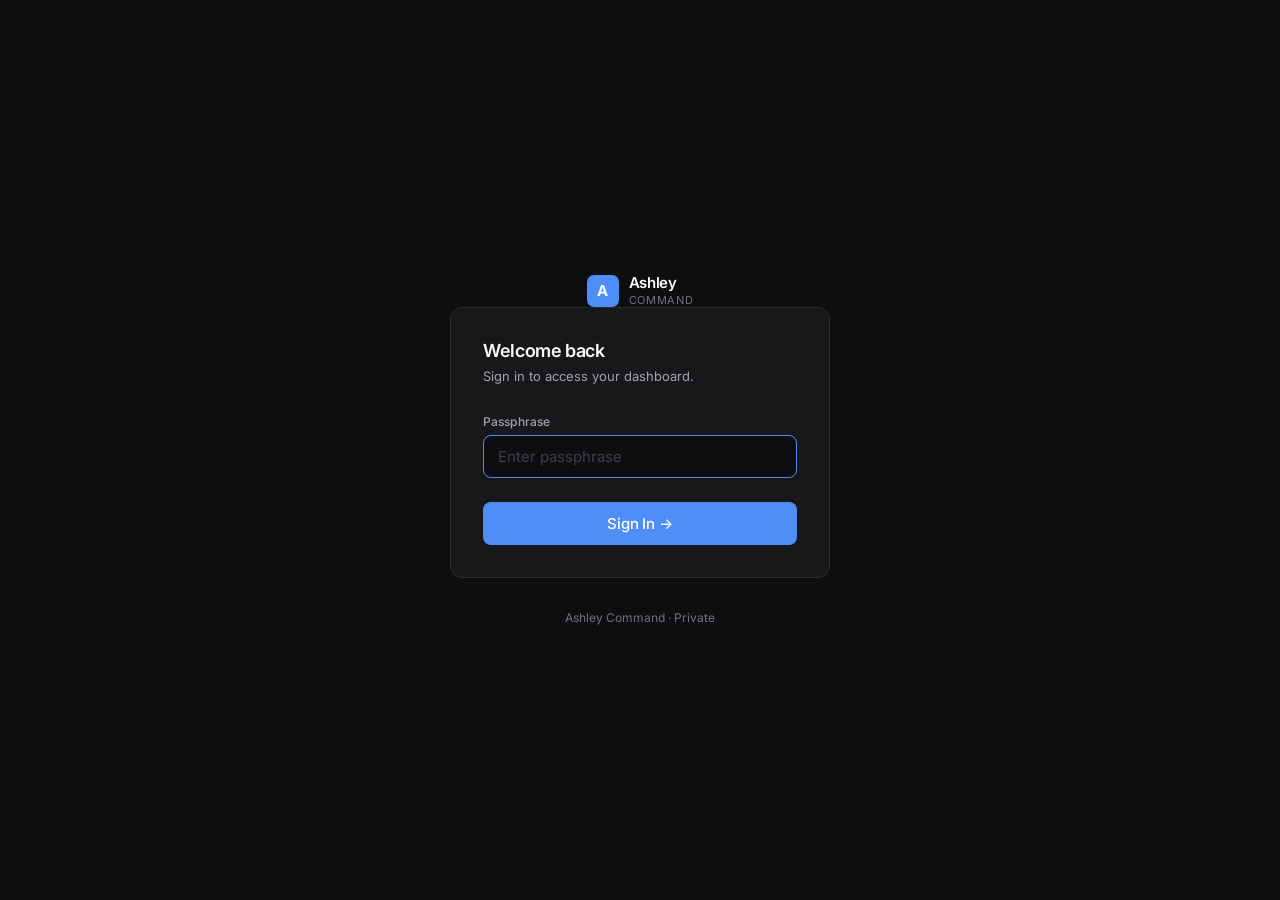
==== index.html @ 3b4db54c "Apply Ashley brand system: shared brand.css, nav, wordmark on login + dashboard" ====
<!DOCTYPE html>
<html lang="en">
<head>
  <meta charset="UTF-8" />
  <meta name="viewport" content="width=device-width, initial-scale=1.0" />
  <title>Ashley — Sign In</title>
  <link rel="stylesheet" href="/brand.css" />
  <script>
    // Already authenticated? Skip login
    if (sessionStorage.getItem('ashley_auth') === '1') {
      window.location.replace('/dashboard.html');
    }
  </script>
  <style>
    *, *::before, *::after { box-sizing: border-box; margin: 0; padding: 0; }

    :root {
      --bg:        #0e0e10;
      --surface:   #18181b;
      --border:    #2a2a2f;
      --muted:     #71717a;
      --subtle:    #3f3f46;
      --text:      #fafafa;
      --text-2:    #a1a1aa;
      --accent:    #4f8ef7;
      --accent-h:  #3b7de8;
      --error:     #f87171;
      --radius:    12px;
    }

    html, body {
      height: 100%;
      font-family: 'Inter', system-ui, sans-serif;
      background: var(--bg);
      color: var(--text);
      -webkit-font-smoothing: antialiased;
    }

    body {
      display: flex;
      flex-direction: column;
      align-items: center;
      justify-content: center;
      min-height: 100vh;
      padding: 1.5rem;
    }

    /* WORDMARK */
    .wordmark {
      display: flex;
      align-items: center;
      gap: 10px;
      margin-bottom: 2.5rem;
    }
    .wordmark-icon {
      width: 36px;
      height: 36px;
      background: var(--accent);
      border-radius: 8px;
      display: flex;
      align-items: center;
      justify-content: center;
      font-size: 17px;
      font-weight: 600;
      color: #fff;
      letter-spacing: -0.02em;
    }
    .wordmark-text {
      font-size: 1.125rem;
      font-weight: 600;
      letter-spacing: -0.02em;
      color: var(--text);
    }
    .wordmark-sub {
      font-size: 0.7rem;
      font-weight: 400;
      color: var(--muted);
      letter-spacing: 0.06em;
      text-transform: uppercase;
      margin-top: 1px;
    }

    /* CARD */
    .card {
      width: 100%;
      max-width: 380px;
      background: var(--surface);
      border: 1px solid var(--border);
      border-radius: var(--radius);
      padding: 2rem;
    }
    .card-title {
      font-size: 1.125rem;
      font-weight: 600;
      letter-spacing: -0.02em;
      margin-bottom: 0.375rem;
    }
    .card-sub {
      font-size: 0.8125rem;
      color: var(--text-2);
      margin-bottom: 1.75rem;
      line-height: 1.5;
    }

    /* FORM */
    .field {
      margin-bottom: 1rem;
    }
    label {
      display: block;
      font-size: 0.75rem;
      font-weight: 500;
      color: var(--text-2);
      margin-bottom: 0.375rem;
      letter-spacing: 0.01em;
    }
    input[type="password"] {
      width: 100%;
      padding: 0.6875rem 0.875rem;
      background: var(--bg);
      border: 1px solid var(--border);
      border-radius: 8px;
      color: var(--text);
      font-family: inherit;
      font-size: 0.9375rem;
      outline: none;
      transition: border-color 0.15s;
      letter-spacing: 0.05em;
    }
    input[type="password"]:focus {
      border-color: var(--accent);
    }
    input[type="password"]::placeholder {
      color: var(--subtle);
      letter-spacing: 0;
    }

    /* ERROR */
    .error-msg {
      display: none;
      font-size: 0.75rem;
      color: var(--error);
      margin-top: 0.375rem;
    }
    .error-msg.show { display: block; }

    /* BUTTON */
    button {
      width: 100%;
      margin-top: 0.5rem;
      padding: 0.75rem;
      background: var(--accent);
      color: #fff;
      border: none;
      border-radius: 8px;
      font-family: inherit;
      font-size: 0.9375rem;
      font-weight: 500;
      cursor: pointer;
      transition: background 0.15s, transform 0.1s;
      letter-spacing: -0.01em;
    }
    button:hover { background: var(--accent-h); }
    button:active { transform: scale(0.98); }
    button:disabled {
      opacity: 0.5;
      cursor: not-allowed;
      transform: none;
    }

    /* FOOTER */
    .footer {
      margin-top: 2rem;
      font-size: 0.75rem;
      color: var(--muted);
      text-align: center;
    }

    /* SHAKE */
    @keyframes shake {
      0%, 100% { transform: translateX(0); }
      20%, 60% { transform: translateX(-6px); }
      40%, 80% { transform: translateX(6px); }
    }
    .shake { animation: shake 0.35s ease; }
  </style>
</head>
<body>

  <div class="ashley-wordmark">
    <div class="ashley-wordmark-icon">A</div>
    <div>
      <div class="ashley-wordmark-name">Ashley</div>
      <div class="ashley-wordmark-sub">Command</div>
    </div>
  </div>

  <div class="card" id="loginCard">
    <p class="card-title">Welcome back</p>
    <p class="card-sub">Sign in to access your dashboard.</p>

    <form id="loginForm" autocomplete="off">
      <div class="field">
        <label for="pass">Passphrase</label>
        <input
          id="pass"
          type="password"
          placeholder="Enter passphrase"
          autofocus
          autocomplete="current-password"
        />
        <p class="error-msg" id="errorMsg">Incorrect passphrase. Try again.</p>
      </div>
      <button type="submit" id="submitBtn">Sign In →</button>
    </form>
  </div>

  <p class="footer">Ashley Command · Private</p>

  <script>
    // ── CHANGE THIS PASSPHRASE ──────────────────────────────────────────
    const PASSPHRASE = 'ashley2026';
    // ───────────────────────────────────────────────────────────────────

    const form    = document.getElementById('loginForm');
    const input   = document.getElementById('pass');
    const errMsg  = document.getElementById('errorMsg');
    const card    = document.getElementById('loginCard');
    const btn     = document.getElementById('submitBtn');

    form.addEventListener('submit', function(e) {
      e.preventDefault();
      btn.disabled = true;

      setTimeout(function() {
        if (input.value === PASSPHRASE) {
          sessionStorage.setItem('ashley_auth', '1');
          window.location.replace('/dashboard.html');
        } else {
          errMsg.classList.add('show');
          card.classList.add('shake');
          input.value = '';
          input.focus();
          card.addEventListener('animationend', function() {
            card.classList.remove('shake');
          }, { once: true });
        }
        btn.disabled = false;
      }, 200);
    });

    input.addEventListener('input', function() {
      errMsg.classList.remove('show');
    });
  </script>

</body>
</html>
---- brand.css ----
/* ============================================================
   ASHLEY BRAND SYSTEM — v1.0
   Hub: ashleylegacy.com
   Applied to: ashleylegacy · ashleyinsights · ashleybuilt
              · richiest · michaelashley.online
   ============================================================ */

@import url('https://fonts.googleapis.com/css2?family=Inter:wght@300;400;500;600;700&display=swap');

/* ── TOKENS ─────────────────────────────────────────────────── */
:root {
  /* Brand colors */
  --ashley-bg:          #0e0e10;
  --ashley-surface:     #18181b;
  --ashley-surface-2:   #222226;
  --ashley-border:      #2a2a2f;
  --ashley-border-2:    #3a3a40;
  --ashley-accent:      #4f8ef7;
  --ashley-accent-h:    #3b7de8;
  --ashley-accent-dim:  rgba(79,142,247,0.12);

  /* Text */
  --ashley-text:        #fafafa;
  --ashley-text-2:      #a1a1aa;
  --ashley-text-3:      #71717a;

  /* Status */
  --ashley-green:       #4ade80;
  --ashley-green-bg:    rgba(74,222,128,0.1);
  --ashley-amber:       #fbbf24;
  --ashley-amber-bg:    rgba(251,191,36,0.1);
  --ashley-red:         #f87171;
  --ashley-red-bg:      rgba(248,113,113,0.1);

  /* Typography */
  --ashley-font:        'Inter', system-ui, sans-serif;

  /* Spacing */
  --ashley-radius:      10px;
  --ashley-radius-lg:   14px;
  --ashley-radius-sm:   6px;
}

/* ── BASE ────────────────────────────────────────────────────── */
.ashley-base {
  font-family: var(--ashley-font);
  background: var(--ashley-bg);
  color: var(--ashley-text);
  -webkit-font-smoothing: antialiased;
}

/* ── WORDMARK ────────────────────────────────────────────────── */
.ashley-wordmark {
  display: flex;
  align-items: center;
  gap: 10px;
  text-decoration: none;
}
.ashley-wordmark-icon {
  width: 32px;
  height: 32px;
  background: var(--ashley-accent);
  border-radius: 7px;
  display: flex;
  align-items: center;
  justify-content: center;
  font-size: 15px;
  font-weight: 700;
  color: #fff;
  font-family: var(--ashley-font);
  flex-shrink: 0;
}
.ashley-wordmark-name {
  font-size: 0.9375rem;
  font-weight: 600;
  color: var(--ashley-text);
  letter-spacing: -0.02em;
  line-height: 1.1;
}
.ashley-wordmark-sub {
  font-size: 0.6875rem;
  font-weight: 400;
  color: var(--ashley-text-3);
  letter-spacing: 0.06em;
  text-transform: uppercase;
  margin-top: 1px;
}

/* ── NAV ─────────────────────────────────────────────────────── */
.ashley-nav {
  display: flex;
  align-items: center;
  justify-content: space-between;
  padding: 1rem 1.5rem;
  border-bottom: 1px solid var(--ashley-border);
  background: var(--ashley-bg);
  position: sticky;
  top: 0;
  z-index: 100;
}
.ashley-nav-links {
  display: flex;
  gap: 1.5rem;
  list-style: none;
  align-items: center;
}
.ashley-nav-links a {
  font-size: 0.8125rem;
  font-weight: 400;
  color: var(--ashley-text-3);
  text-decoration: none;
  transition: color 0.15s;
}
.ashley-nav-links a:hover  { color: var(--ashley-text); }
.ashley-nav-links a.active { color: var(--ashley-text); font-weight: 500; }

/* ── CARD ────────────────────────────────────────────────────── */
.ashley-card {
  background: var(--ashley-surface);
  border: 1px solid var(--ashley-border);
  border-radius: var(--ashley-radius-lg);
  padding: 1.25rem 1.5rem;
}
.ashley-card-sm {
  padding: 1rem 1.125rem;
  border-radius: var(--ashley-radius);
}

/* ── BUTTON ─────────────────────────────────────────────────── */
.ashley-btn {
  display: inline-flex;
  align-items: center;
  justify-content: center;
  gap: 6px;
  padding: 0.625rem 1.125rem;
  background: var(--ashley-accent);
  color: #fff;
  border: none;
  border-radius: var(--ashley-radius-sm);
  font-family: var(--ashley-font);
  font-size: 0.875rem;
  font-weight: 500;
  cursor: pointer;
  text-decoration: none;
  transition: background 0.15s, transform 0.1s;
  letter-spacing: -0.01em;
}
.ashley-btn:hover  { background: var(--ashley-accent-h); }
.ashley-btn:active { transform: scale(0.97); }
.ashley-btn-ghost {
  background: transparent;
  color: var(--ashley-text-2);
  border: 1px solid var(--ashley-border-2);
}
.ashley-btn-ghost:hover {
  background: var(--ashley-surface-2);
  color: var(--ashley-text);
}

/* ── BADGE ───────────────────────────────────────────────────── */
.ashley-badge {
  display: inline-flex;
  align-items: center;
  padding: 2px 8px;
  border-radius: 99px;
  font-size: 0.6875rem;
  font-weight: 500;
  letter-spacing: 0.01em;
}
.ashley-badge-green  { background: var(--ashley-green-bg);  color: var(--ashley-green); }
.ashley-badge-amber  { background: var(--ashley-amber-bg);  color: var(--ashley-amber); }
.ashley-badge-red    { background: var(--ashley-red-bg);    color: var(--ashley-red); }
.ashley-badge-accent { background: var(--ashley-accent-dim); color: var(--ashley-accent); }

/* ── DIVIDER ─────────────────────────────────────────────────── */
.ashley-divider {
  border: none;
  border-top: 1px solid var(--ashley-border);
  margin: 1.25rem 0;
}

/* ── FOOTER ──────────────────────────────────────────────────── */
.ashley-footer {
  padding: 1.5rem;
  border-top: 1px solid var(--ashley-border);
  display: flex;
  align-items: center;
  justify-content: space-between;
  flex-wrap: wrap;
  gap: 0.75rem;
}
.ashley-footer-copy {
  font-size: 0.75rem;
  color: var(--ashley-text-3);
}
.ashley-footer-links {
  display: flex;
  gap: 1.25rem;
  list-style: none;
}
.ashley-footer-links a {
  font-size: 0.75rem;
  color: var(--ashley-text-3);
  text-decoration: none;
  transition: color 0.15s;
}
.ashley-footer-links a:hover { color: var(--ashley-text-2); }
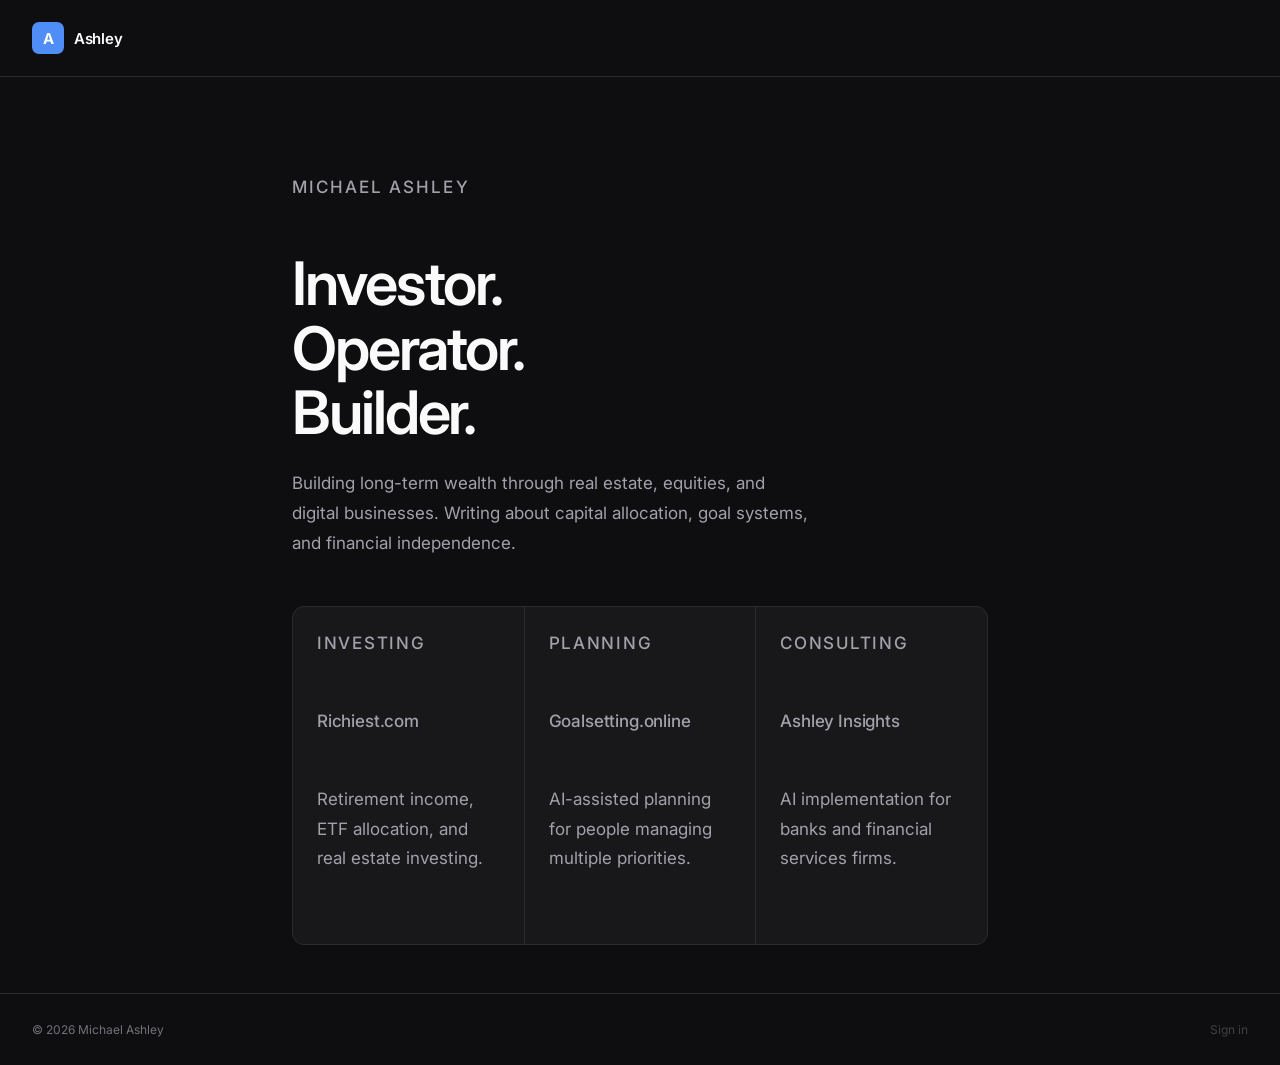
==== commit a75fe1f0: "Home: public landing page with hidden footer sign-in; dashboard: wordmark + sign out only" ====
--- a/index.html
+++ b/index.html
@@ -3,10 +3,12 @@
 <head>
   <meta charset="UTF-8" />
   <meta name="viewport" content="width=device-width, initial-scale=1.0" />
-  <title>Ashley — Sign In</title>
-  <link rel="stylesheet" href="/brand.css" />
+  <title>Ashley</title>
+  <meta name="description" content="Michael Ashley — investor, operator, builder." />
+  <link rel="preconnect" href="https://fonts.googleapis.com" />
+  <link rel="preconnect" href="https://fonts.gstatic.com" crossorigin />
+  <link href="https://fonts.googleapis.com/css2?family=Inter:wght@300;400;500;600;700&display=swap" rel="stylesheet" />
   <script>
-    // Already authenticated? Skip login
     if (sessionStorage.getItem('ashley_auth') === '1') {
       window.location.replace('/dashboard.html');
     }
@@ -15,17 +17,13 @@
     *, *::before, *::after { box-sizing: border-box; margin: 0; padding: 0; }
 
     :root {
-      --bg:        #0e0e10;
-      --surface:   #18181b;
-      --border:    #2a2a2f;
-      --muted:     #71717a;
-      --subtle:    #3f3f46;
-      --text:      #fafafa;
-      --text-2:    #a1a1aa;
-      --accent:    #4f8ef7;
-      --accent-h:  #3b7de8;
-      --error:     #f87171;
-      --radius:    12px;
+      --bg:       #0e0e10;
+      --surface:  #18181b;
+      --border:   #2a2a2f;
+      --muted:    #71717a;
+      --text-2:   #a1a1aa;
+      --text:     #fafafa;
+      --accent:   #4f8ef7;
     }
 
     html, body {
@@ -39,82 +37,180 @@
     body {
       display: flex;
       flex-direction: column;
+      min-height: 100vh;
+    }
+
+    /* ── NAV ── */
+    nav {
+      padding: 1.375rem 2rem;
+      border-bottom: 1px solid var(--border);
+      display: flex;
+      align-items: center;
+      justify-content: space-between;
+    }
+    .wordmark {
+      display: flex;
+      align-items: center;
+      gap: 10px;
+      text-decoration: none;
+    }
+    .wordmark-icon {
+      width: 32px;
+      height: 32px;
+      background: var(--accent);
+      border-radius: 7px;
+      display: flex;
       align-items: center;
       justify-content: center;
-      min-height: 100vh;
+      font-size: 15px;
+      font-weight: 700;
+      color: #fff;
+      flex-shrink: 0;
+    }
+    .wordmark-name {
+      font-size: 0.9375rem;
+      font-weight: 600;
+      color: var(--text);
+      letter-spacing: -0.02em;
+    }
+
+    /* ── HERO ── */
+    .hero {
+      flex: 1;
+      display: flex;
+      flex-direction: column;
+      justify-content: center;
+      padding: 6rem 2rem 3rem;
+      max-width: 760px;
+      margin: 0 auto;
+      width: 100%;
+    }
+    .hero-tag {
+      font-size: 0.7rem;
+      font-weight: 500;
+      letter-spacing: 0.12em;
+      text-transform: uppercase;
+      color: var(--accent);
+      margin-bottom: 1.5rem;
+    }
+    .hero h1 {
+      font-size: clamp(2.25rem, 5.5vw, 3.75rem);
+      font-weight: 600;
+      letter-spacing: -0.035em;
+      line-height: 1.08;
+      color: var(--text);
+      margin-bottom: 1.5rem;
+    }
+    .hero p {
+      font-size: 1.0625rem;
+      color: var(--text-2);
+      line-height: 1.75;
+      max-width: 520px;
+      margin-bottom: 3rem;
+    }
+
+    /* ── CARDS ── */
+    .cards {
+      display: grid;
+      grid-template-columns: repeat(auto-fit, minmax(190px, 1fr));
+      gap: 1px;
+      background: var(--border);
+      border: 1px solid var(--border);
+      border-radius: 12px;
+      overflow: hidden;
+    }
+    .card {
+      background: var(--surface);
+      padding: 1.375rem 1.5rem;
+      text-decoration: none;
+      transition: background 0.18s;
+    }
+    .card:hover { background: #1f1f23; }
+    .card-tag {
+      font-size: 0.675rem;
+      font-weight: 500;
+      letter-spacing: 0.1em;
+      text-transform: uppercase;
+      color: var(--muted);
+      margin-bottom: 0.5rem;
+    }
+    .card-title {
+      font-size: 0.9375rem;
+      font-weight: 500;
+      color: var(--text);
+      margin-bottom: 0.375rem;
+      letter-spacing: -0.01em;
+    }
+    .card-desc {
+      font-size: 0.8125rem;
+      color: var(--text-2);
+      line-height: 1.55;
+    }
+
+    /* ── FOOTER ── */
+    footer {
+      padding: 1.75rem 2rem;
+      border-top: 1px solid var(--border);
+      display: flex;
+      align-items: center;
+      justify-content: space-between;
+      flex-wrap: wrap;
+      gap: 0.5rem;
+    }
+    .footer-copy {
+      font-size: 0.75rem;
+      color: var(--muted);
+    }
+    .footer-signin {
+      font-size: 0.75rem;
+      color: var(--muted);
+      text-decoration: none;
+      opacity: 0.5;
+      transition: opacity 0.2s;
+    }
+    .footer-signin:hover { opacity: 1; }
+
+    /* ── LOGIN MODAL ── */
+    .modal-overlay {
+      display: none;
+      position: fixed;
+      inset: 0;
+      background: rgba(0,0,0,0.65);
+      backdrop-filter: blur(4px);
+      z-index: 200;
+      align-items: center;
+      justify-content: center;
       padding: 1.5rem;
     }
-
-    /* WORDMARK */
-    .wordmark {
-      display: flex;
-      align-items: center;
-      gap: 10px;
-      margin-bottom: 2.5rem;
-    }
-    .wordmark-icon {
-      width: 36px;
-      height: 36px;
-      background: var(--accent);
-      border-radius: 8px;
-      display: flex;
-      align-items: center;
-      justify-content: center;
-      font-size: 17px;
-      font-weight: 600;
-      color: #fff;
-      letter-spacing: -0.02em;
-    }
-    .wordmark-text {
-      font-size: 1.125rem;
+    .modal-overlay.open { display: flex; }
+    .modal {
+      background: var(--surface);
+      border: 1px solid var(--border);
+      border-radius: 14px;
+      padding: 2rem;
+      width: 100%;
+      max-width: 360px;
+      position: relative;
+    }
+    .modal-title {
+      font-size: 1rem;
       font-weight: 600;
       letter-spacing: -0.02em;
-      color: var(--text);
-    }
-    .wordmark-sub {
-      font-size: 0.7rem;
-      font-weight: 400;
-      color: var(--muted);
-      letter-spacing: 0.06em;
-      text-transform: uppercase;
-      margin-top: 1px;
-    }
-
-    /* CARD */
-    .card {
-      width: 100%;
-      max-width: 380px;
-      background: var(--surface);
-      border: 1px solid var(--border);
-      border-radius: var(--radius);
-      padding: 2rem;
-    }
-    .card-title {
-      font-size: 1.125rem;
-      font-weight: 600;
-      letter-spacing: -0.02em;
-      margin-bottom: 0.375rem;
-    }
-    .card-sub {
+      margin-bottom: 0.3rem;
+    }
+    .modal-sub {
       font-size: 0.8125rem;
       color: var(--text-2);
-      margin-bottom: 1.75rem;
-      line-height: 1.5;
-    }
-
-    /* FORM */
-    .field {
-      margin-bottom: 1rem;
-    }
-    label {
+      margin-bottom: 1.5rem;
+    }
+    .modal label {
       display: block;
       font-size: 0.75rem;
       font-weight: 500;
       color: var(--text-2);
       margin-bottom: 0.375rem;
-      letter-spacing: 0.01em;
-    }
-    input[type="password"] {
+    }
+    .modal input[type="password"] {
       width: 100%;
       padding: 0.6875rem 0.875rem;
       background: var(--bg);
@@ -125,30 +221,19 @@
       font-size: 0.9375rem;
       outline: none;
       transition: border-color 0.15s;
+      margin-bottom: 0.25rem;
       letter-spacing: 0.05em;
     }
-    input[type="password"]:focus {
-      border-color: var(--accent);
-    }
-    input[type="password"]::placeholder {
-      color: var(--subtle);
-      letter-spacing: 0;
-    }
-
-    /* ERROR */
-    .error-msg {
-      display: none;
+    .modal input[type="password"]:focus { border-color: var(--accent); }
+    .modal-error {
       font-size: 0.75rem;
-      color: var(--error);
-      margin-top: 0.375rem;
-    }
-    .error-msg.show { display: block; }
-
-    /* BUTTON */
-    button {
+      color: #f87171;
+      min-height: 1.2em;
+      margin-bottom: 0.75rem;
+    }
+    .modal-btn {
       width: 100%;
-      margin-top: 0.5rem;
-      padding: 0.75rem;
+      padding: 0.6875rem;
       background: var(--accent);
       color: #fff;
       border: none;
@@ -157,100 +242,154 @@
       font-size: 0.9375rem;
       font-weight: 500;
       cursor: pointer;
-      transition: background 0.15s, transform 0.1s;
-      letter-spacing: -0.01em;
-    }
-    button:hover { background: var(--accent-h); }
-    button:active { transform: scale(0.98); }
-    button:disabled {
-      opacity: 0.5;
-      cursor: not-allowed;
-      transform: none;
-    }
-
-    /* FOOTER */
-    .footer {
-      margin-top: 2rem;
-      font-size: 0.75rem;
+      transition: background 0.15s;
+    }
+    .modal-btn:hover { background: #3b7de8; }
+    .modal-btn:disabled { opacity: 0.5; cursor: not-allowed; }
+    .modal-close {
+      position: absolute;
+      top: 1rem;
+      right: 1rem;
+      background: none;
+      border: none;
       color: var(--muted);
-      text-align: center;
-    }
-
-    /* SHAKE */
+      font-size: 1.125rem;
+      cursor: pointer;
+      line-height: 1;
+      padding: 2px 6px;
+      border-radius: 4px;
+      transition: color 0.15s;
+    }
+    .modal-close:hover { color: var(--text); }
+
     @keyframes shake {
-      0%, 100% { transform: translateX(0); }
-      20%, 60% { transform: translateX(-6px); }
-      40%, 80% { transform: translateX(6px); }
+      0%,100% { transform: translateX(0); }
+      20%,60%  { transform: translateX(-6px); }
+      40%,80%  { transform: translateX(6px); }
     }
     .shake { animation: shake 0.35s ease; }
+
+    @media (max-width: 600px) {
+      nav { padding: 1.125rem 1.25rem; }
+      .hero { padding: 4rem 1.25rem 2.5rem; }
+      footer { padding: 1.25rem; }
+    }
   </style>
 </head>
 <body>
 
-  <div class="ashley-wordmark">
-    <div class="ashley-wordmark-icon">A</div>
-    <div>
-      <div class="ashley-wordmark-name">Ashley</div>
-      <div class="ashley-wordmark-sub">Command</div>
+  <nav>
+    <a href="/" class="wordmark">
+      <div class="wordmark-icon">A</div>
+      <div class="wordmark-name">Ashley</div>
+    </a>
+  </nav>
+
+  <main class="hero">
+    <p class="hero-tag">Michael Ashley</p>
+    <h1>Investor.<br>Operator.<br>Builder.</h1>
+    <p>
+      Building long-term wealth through real estate, equities, and digital businesses.
+      Writing about capital allocation, goal systems, and financial independence.
+    </p>
+
+    <div class="cards">
+      <a class="card" href="https://richiest.com" target="_blank">
+        <p class="card-tag">Investing</p>
+        <p class="card-title">Richiest.com</p>
+        <p class="card-desc">Retirement income, ETF allocation, and real estate investing.</p>
+      </a>
+      <a class="card" href="https://goalsetting.online" target="_blank">
+        <p class="card-tag">Planning</p>
+        <p class="card-title">Goalsetting.online</p>
+        <p class="card-desc">AI-assisted planning for people managing multiple priorities.</p>
+      </a>
+      <a class="card" href="https://ashleyinsights.com" target="_blank">
+        <p class="card-tag">Consulting</p>
+        <p class="card-title">Ashley Insights</p>
+        <p class="card-desc">AI implementation for banks and financial services firms.</p>
+      </a>
+    </div>
+  </main>
+
+  <footer>
+    <p class="footer-copy">© 2026 Michael Ashley</p>
+    <a href="#" class="footer-signin" id="signinLink">Sign in</a>
+  </footer>
+
+  <!-- LOGIN MODAL -->
+  <div class="modal-overlay" id="modalOverlay">
+    <div class="modal" id="loginModal">
+      <button class="modal-close" id="modalClose" aria-label="Close">✕</button>
+      <p class="modal-title">Welcome back</p>
+      <p class="modal-sub">Enter your passphrase to continue.</p>
+      <form id="loginForm" autocomplete="off">
+        <label for="pass">Passphrase</label>
+        <input id="pass" type="password" placeholder="••••••••••" autocomplete="current-password" />
+        <p class="modal-error" id="errorMsg"></p>
+        <button class="modal-btn" type="submit" id="submitBtn">Continue →</button>
+      </form>
     </div>
   </div>
 
-  <div class="card" id="loginCard">
-    <p class="card-title">Welcome back</p>
-    <p class="card-sub">Sign in to access your dashboard.</p>
-
-    <form id="loginForm" autocomplete="off">
-      <div class="field">
-        <label for="pass">Passphrase</label>
-        <input
-          id="pass"
-          type="password"
-          placeholder="Enter passphrase"
-          autofocus
-          autocomplete="current-password"
-        />
-        <p class="error-msg" id="errorMsg">Incorrect passphrase. Try again.</p>
-      </div>
-      <button type="submit" id="submitBtn">Sign In →</button>
-    </form>
-  </div>
-
-  <p class="footer">Ashley Command · Private</p>
-
   <script>
-    // ── CHANGE THIS PASSPHRASE ──────────────────────────────────────────
     const PASSPHRASE = 'ashley2026';
-    // ───────────────────────────────────────────────────────────────────
-
-    const form    = document.getElementById('loginForm');
-    const input   = document.getElementById('pass');
-    const errMsg  = document.getElementById('errorMsg');
-    const card    = document.getElementById('loginCard');
-    const btn     = document.getElementById('submitBtn');
+
+    const overlay  = document.getElementById('modalOverlay');
+    const modal    = document.getElementById('loginModal');
+    const form     = document.getElementById('loginForm');
+    const input    = document.getElementById('pass');
+    const errMsg   = document.getElementById('errorMsg');
+    const btn      = document.getElementById('submitBtn');
+
+    document.getElementById('signinLink').addEventListener('click', function(e) {
+      e.preventDefault();
+      overlay.classList.add('open');
+      setTimeout(function(){ input.focus(); }, 50);
+    });
+
+    document.getElementById('modalClose').addEventListener('click', function() {
+      overlay.classList.remove('open');
+      input.value = '';
+      errMsg.textContent = '';
+    });
+
+    overlay.addEventListener('click', function(e) {
+      if (e.target === overlay) {
+        overlay.classList.remove('open');
+        input.value = '';
+        errMsg.textContent = '';
+      }
+    });
 
     form.addEventListener('submit', function(e) {
       e.preventDefault();
       btn.disabled = true;
-
       setTimeout(function() {
         if (input.value === PASSPHRASE) {
           sessionStorage.setItem('ashley_auth', '1');
           window.location.replace('/dashboard.html');
         } else {
-          errMsg.classList.add('show');
-          card.classList.add('shake');
+          errMsg.textContent = 'Incorrect passphrase.';
+          modal.classList.add('shake');
           input.value = '';
           input.focus();
-          card.addEventListener('animationend', function() {
-            card.classList.remove('shake');
+          modal.addEventListener('animationend', function() {
+            modal.classList.remove('shake');
           }, { once: true });
         }
         btn.disabled = false;
-      }, 200);
-    });
-
-    input.addEventListener('input', function() {
-      errMsg.classList.remove('show');
+      }, 180);
+    });
+
+    input.addEventListener('input', function() { errMsg.textContent = ''; });
+
+    document.addEventListener('keydown', function(e) {
+      if (e.key === 'Escape') {
+        overlay.classList.remove('open');
+        input.value = '';
+        errMsg.textContent = '';
+      }
     });
   </script>
 
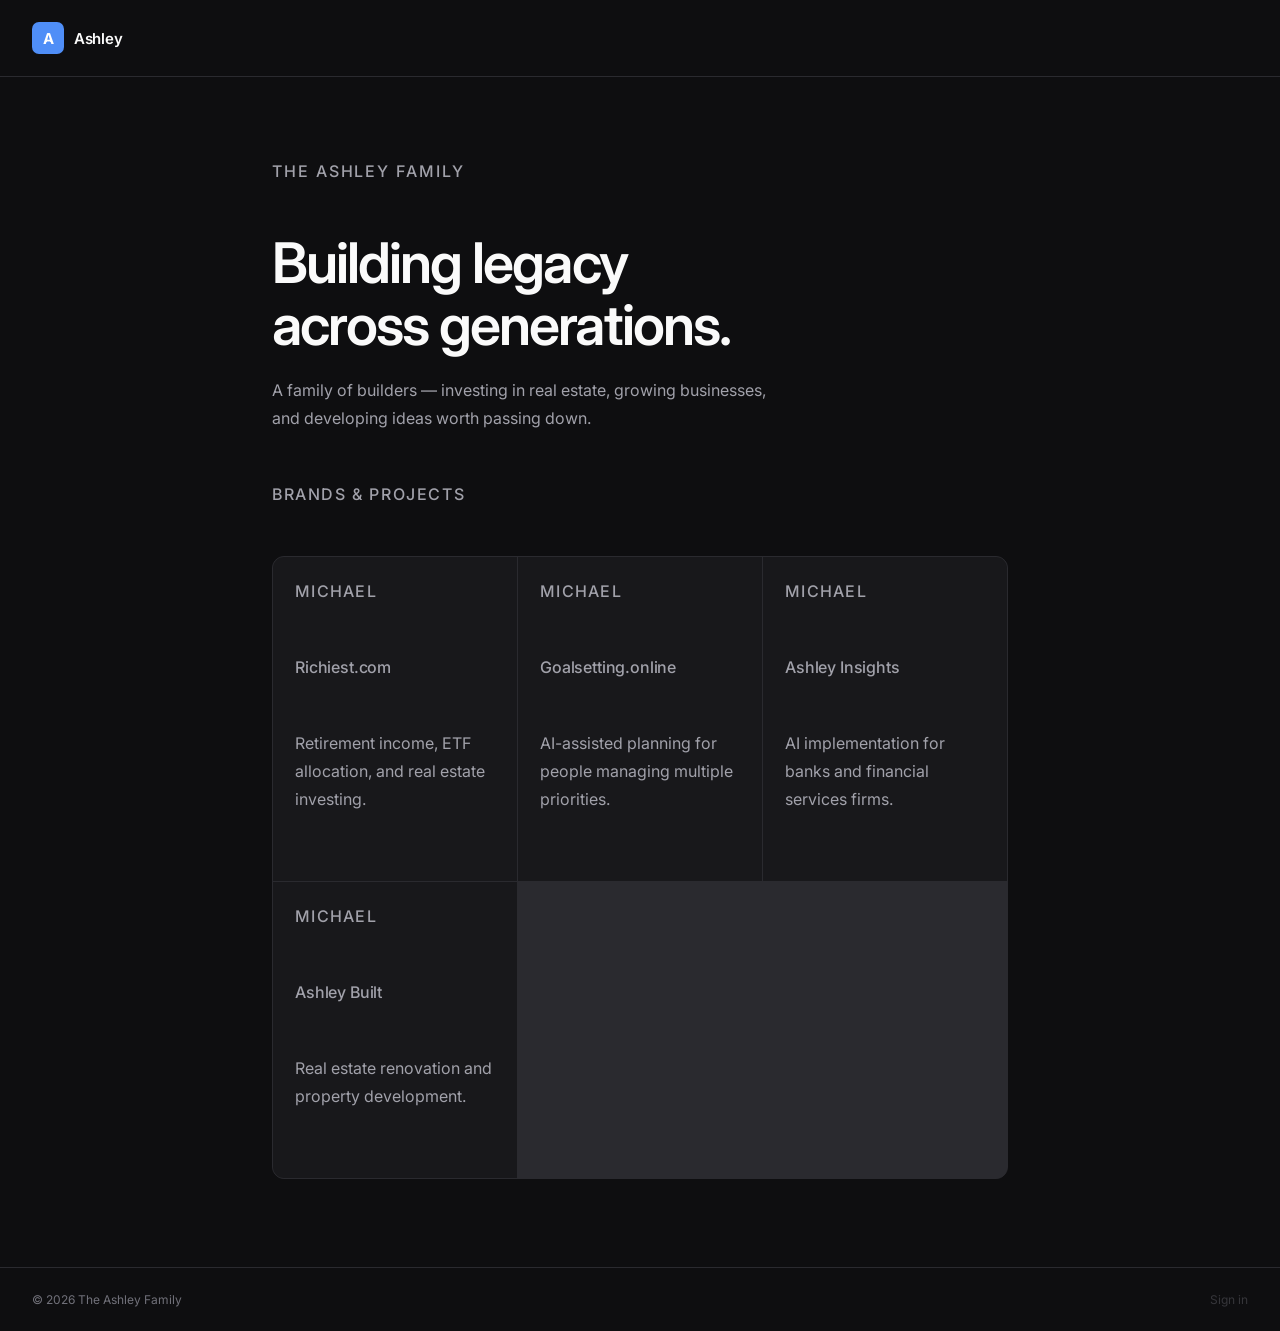
==== commit 694596c6: "Home: generalize to Ashley family hub, brands listed by owner name" ====
--- a/index.html
+++ b/index.html
@@ -4,7 +4,7 @@
   <meta charset="UTF-8" />
   <meta name="viewport" content="width=device-width, initial-scale=1.0" />
   <title>Ashley</title>
-  <meta name="description" content="Michael Ashley — investor, operator, builder." />
+  <meta name="description" content="The Ashley family — building legacy across generations." />
   <link rel="preconnect" href="https://fonts.googleapis.com" />
   <link rel="preconnect" href="https://fonts.gstatic.com" crossorigin />
   <link href="https://fonts.googleapis.com/css2?family=Inter:wght@300;400;500;600;700&display=swap" rel="stylesheet" />
@@ -34,11 +34,7 @@
       -webkit-font-smoothing: antialiased;
     }
 
-    body {
-      display: flex;
-      flex-direction: column;
-      min-height: 100vh;
-    }
+    body { display: flex; flex-direction: column; min-height: 100vh; }
 
     /* ── NAV ── */
     nav {
@@ -46,7 +42,6 @@
       border-bottom: 1px solid var(--border);
       display: flex;
       align-items: center;
-      justify-content: space-between;
     }
     .wordmark {
       display: flex;
@@ -80,8 +75,8 @@
       display: flex;
       flex-direction: column;
       justify-content: center;
-      padding: 6rem 2rem 3rem;
-      max-width: 760px;
+      padding: 5rem 2rem 3rem;
+      max-width: 800px;
       margin: 0 auto;
       width: 100%;
     }
@@ -91,65 +86,77 @@
       letter-spacing: 0.12em;
       text-transform: uppercase;
       color: var(--accent);
-      margin-bottom: 1.5rem;
+      margin-bottom: 1.25rem;
     }
     .hero h1 {
-      font-size: clamp(2.25rem, 5.5vw, 3.75rem);
+      font-size: clamp(2rem, 5vw, 3.5rem);
       font-weight: 600;
       letter-spacing: -0.035em;
-      line-height: 1.08;
-      color: var(--text);
-      margin-bottom: 1.5rem;
+      line-height: 1.1;
+      color: var(--text);
+      margin-bottom: 1.25rem;
     }
     .hero p {
-      font-size: 1.0625rem;
+      font-size: 1rem;
       color: var(--text-2);
       line-height: 1.75;
-      max-width: 520px;
+      max-width: 500px;
       margin-bottom: 3rem;
     }
 
-    /* ── CARDS ── */
-    .cards {
+    /* ── SECTION LABEL ── */
+    .section-label {
+      font-size: 0.7rem;
+      font-weight: 500;
+      letter-spacing: 0.1em;
+      text-transform: uppercase;
+      color: var(--muted);
+      margin-bottom: 0.75rem;
+    }
+
+    /* ── CARD GRID ── */
+    .card-grid {
       display: grid;
-      grid-template-columns: repeat(auto-fit, minmax(190px, 1fr));
+      grid-template-columns: repeat(auto-fill, minmax(200px, 1fr));
       gap: 1px;
       background: var(--border);
       border: 1px solid var(--border);
       border-radius: 12px;
       overflow: hidden;
+      margin-bottom: 2.5rem;
     }
     .card {
       background: var(--surface);
-      padding: 1.375rem 1.5rem;
+      padding: 1.25rem 1.375rem;
       text-decoration: none;
       transition: background 0.18s;
+      display: block;
     }
     .card:hover { background: #1f1f23; }
-    .card-tag {
+    .card-owner {
       font-size: 0.675rem;
       font-weight: 500;
-      letter-spacing: 0.1em;
+      letter-spacing: 0.08em;
       text-transform: uppercase;
       color: var(--muted);
-      margin-bottom: 0.5rem;
+      margin-bottom: 0.375rem;
     }
     .card-title {
       font-size: 0.9375rem;
       font-weight: 500;
       color: var(--text);
-      margin-bottom: 0.375rem;
+      margin-bottom: 0.3rem;
       letter-spacing: -0.01em;
     }
     .card-desc {
-      font-size: 0.8125rem;
+      font-size: 0.8rem;
       color: var(--text-2);
-      line-height: 1.55;
+      line-height: 1.5;
     }
 
     /* ── FOOTER ── */
     footer {
-      padding: 1.75rem 2rem;
+      padding: 1.5rem 2rem;
       border-top: 1px solid var(--border);
       display: flex;
       align-items: center;
@@ -157,15 +164,12 @@
       flex-wrap: wrap;
       gap: 0.5rem;
     }
-    .footer-copy {
-      font-size: 0.75rem;
-      color: var(--muted);
-    }
+    .footer-copy { font-size: 0.75rem; color: var(--muted); }
     .footer-signin {
       font-size: 0.75rem;
       color: var(--muted);
       text-decoration: none;
-      opacity: 0.5;
+      opacity: 0.4;
       transition: opacity 0.2s;
     }
     .footer-signin:hover { opacity: 1; }
@@ -192,24 +196,9 @@
       max-width: 360px;
       position: relative;
     }
-    .modal-title {
-      font-size: 1rem;
-      font-weight: 600;
-      letter-spacing: -0.02em;
-      margin-bottom: 0.3rem;
-    }
-    .modal-sub {
-      font-size: 0.8125rem;
-      color: var(--text-2);
-      margin-bottom: 1.5rem;
-    }
-    .modal label {
-      display: block;
-      font-size: 0.75rem;
-      font-weight: 500;
-      color: var(--text-2);
-      margin-bottom: 0.375rem;
-    }
+    .modal-title { font-size: 1rem; font-weight: 600; letter-spacing: -0.02em; margin-bottom: 0.3rem; }
+    .modal-sub { font-size: 0.8125rem; color: var(--text-2); margin-bottom: 1.5rem; }
+    .modal label { display: block; font-size: 0.75rem; font-weight: 500; color: var(--text-2); margin-bottom: 0.375rem; }
     .modal input[type="password"] {
       width: 100%;
       padding: 0.6875rem 0.875rem;
@@ -225,12 +214,7 @@
       letter-spacing: 0.05em;
     }
     .modal input[type="password"]:focus { border-color: var(--accent); }
-    .modal-error {
-      font-size: 0.75rem;
-      color: #f87171;
-      min-height: 1.2em;
-      margin-bottom: 0.75rem;
-    }
+    .modal-error { font-size: 0.75rem; color: #f87171; min-height: 1.2em; margin-bottom: 0.75rem; }
     .modal-btn {
       width: 100%;
       padding: 0.6875rem;
@@ -245,17 +229,13 @@
       transition: background 0.15s;
     }
     .modal-btn:hover { background: #3b7de8; }
-    .modal-btn:disabled { opacity: 0.5; cursor: not-allowed; }
     .modal-close {
       position: absolute;
-      top: 1rem;
-      right: 1rem;
-      background: none;
-      border: none;
+      top: 1rem; right: 1rem;
+      background: none; border: none;
       color: var(--muted);
       font-size: 1.125rem;
       cursor: pointer;
-      line-height: 1;
       padding: 2px 6px;
       border-radius: 4px;
       transition: color 0.15s;
@@ -271,7 +251,7 @@
 
     @media (max-width: 600px) {
       nav { padding: 1.125rem 1.25rem; }
-      .hero { padding: 4rem 1.25rem 2.5rem; }
+      .hero { padding: 3.5rem 1.25rem 2.5rem; }
       footer { padding: 1.25rem; }
     }
   </style>
@@ -286,34 +266,41 @@
   </nav>
 
   <main class="hero">
-    <p class="hero-tag">Michael Ashley</p>
-    <h1>Investor.<br>Operator.<br>Builder.</h1>
+    <p class="hero-tag">The Ashley Family</p>
+    <h1>Building legacy<br>across generations.</h1>
     <p>
-      Building long-term wealth through real estate, equities, and digital businesses.
-      Writing about capital allocation, goal systems, and financial independence.
+      A family of builders — investing in real estate, growing businesses,
+      and developing ideas worth passing down.
     </p>
 
-    <div class="cards">
+    <p class="section-label">Brands &amp; Projects</p>
+    <div class="card-grid">
       <a class="card" href="https://richiest.com" target="_blank">
-        <p class="card-tag">Investing</p>
+        <p class="card-owner">Michael</p>
         <p class="card-title">Richiest.com</p>
         <p class="card-desc">Retirement income, ETF allocation, and real estate investing.</p>
       </a>
       <a class="card" href="https://goalsetting.online" target="_blank">
-        <p class="card-tag">Planning</p>
+        <p class="card-owner">Michael</p>
         <p class="card-title">Goalsetting.online</p>
         <p class="card-desc">AI-assisted planning for people managing multiple priorities.</p>
       </a>
       <a class="card" href="https://ashleyinsights.com" target="_blank">
-        <p class="card-tag">Consulting</p>
+        <p class="card-owner">Michael</p>
         <p class="card-title">Ashley Insights</p>
         <p class="card-desc">AI implementation for banks and financial services firms.</p>
       </a>
+      <a class="card" href="https://ashleybuilt.com" target="_blank">
+        <p class="card-owner">Michael</p>
+        <p class="card-title">Ashley Built</p>
+        <p class="card-desc">Real estate renovation and property development.</p>
+      </a>
     </div>
+
   </main>
 
   <footer>
-    <p class="footer-copy">© 2026 Michael Ashley</p>
+    <p class="footer-copy">© 2026 The Ashley Family</p>
     <a href="#" class="footer-signin" id="signinLink">Sign in</a>
   </footer>
 
@@ -327,7 +314,7 @@
         <label for="pass">Passphrase</label>
         <input id="pass" type="password" placeholder="••••••••••" autocomplete="current-password" />
         <p class="modal-error" id="errorMsg"></p>
-        <button class="modal-btn" type="submit" id="submitBtn">Continue →</button>
+        <button class="modal-btn" type="submit">Continue →</button>
       </form>
     </div>
   </div>
@@ -335,12 +322,12 @@
   <script>
     const PASSPHRASE = 'ashley2026';
 
-    const overlay  = document.getElementById('modalOverlay');
-    const modal    = document.getElementById('loginModal');
-    const form     = document.getElementById('loginForm');
-    const input    = document.getElementById('pass');
-    const errMsg   = document.getElementById('errorMsg');
-    const btn      = document.getElementById('submitBtn');
+    const overlay = document.getElementById('modalOverlay');
+    const modal   = document.getElementById('loginModal');
+    const form    = document.getElementById('loginForm');
+    const input   = document.getElementById('pass');
+    const errMsg  = document.getElementById('errorMsg');
+    const btn     = form.querySelector('button[type="submit"]');
 
     document.getElementById('signinLink').addEventListener('click', function(e) {
       e.preventDefault();
@@ -350,15 +337,13 @@
 
     document.getElementById('modalClose').addEventListener('click', function() {
       overlay.classList.remove('open');
-      input.value = '';
-      errMsg.textContent = '';
+      input.value = ''; errMsg.textContent = '';
     });
 
     overlay.addEventListener('click', function(e) {
       if (e.target === overlay) {
         overlay.classList.remove('open');
-        input.value = '';
-        errMsg.textContent = '';
+        input.value = ''; errMsg.textContent = '';
       }
     });
 
@@ -372,8 +357,7 @@
         } else {
           errMsg.textContent = 'Incorrect passphrase.';
           modal.classList.add('shake');
-          input.value = '';
-          input.focus();
+          input.value = ''; input.focus();
           modal.addEventListener('animationend', function() {
             modal.classList.remove('shake');
           }, { once: true });
@@ -387,8 +371,7 @@
     document.addEventListener('keydown', function(e) {
       if (e.key === 'Escape') {
         overlay.classList.remove('open');
-        input.value = '';
-        errMsg.textContent = '';
+        input.value = ''; errMsg.textContent = '';
       }
     });
   </script>
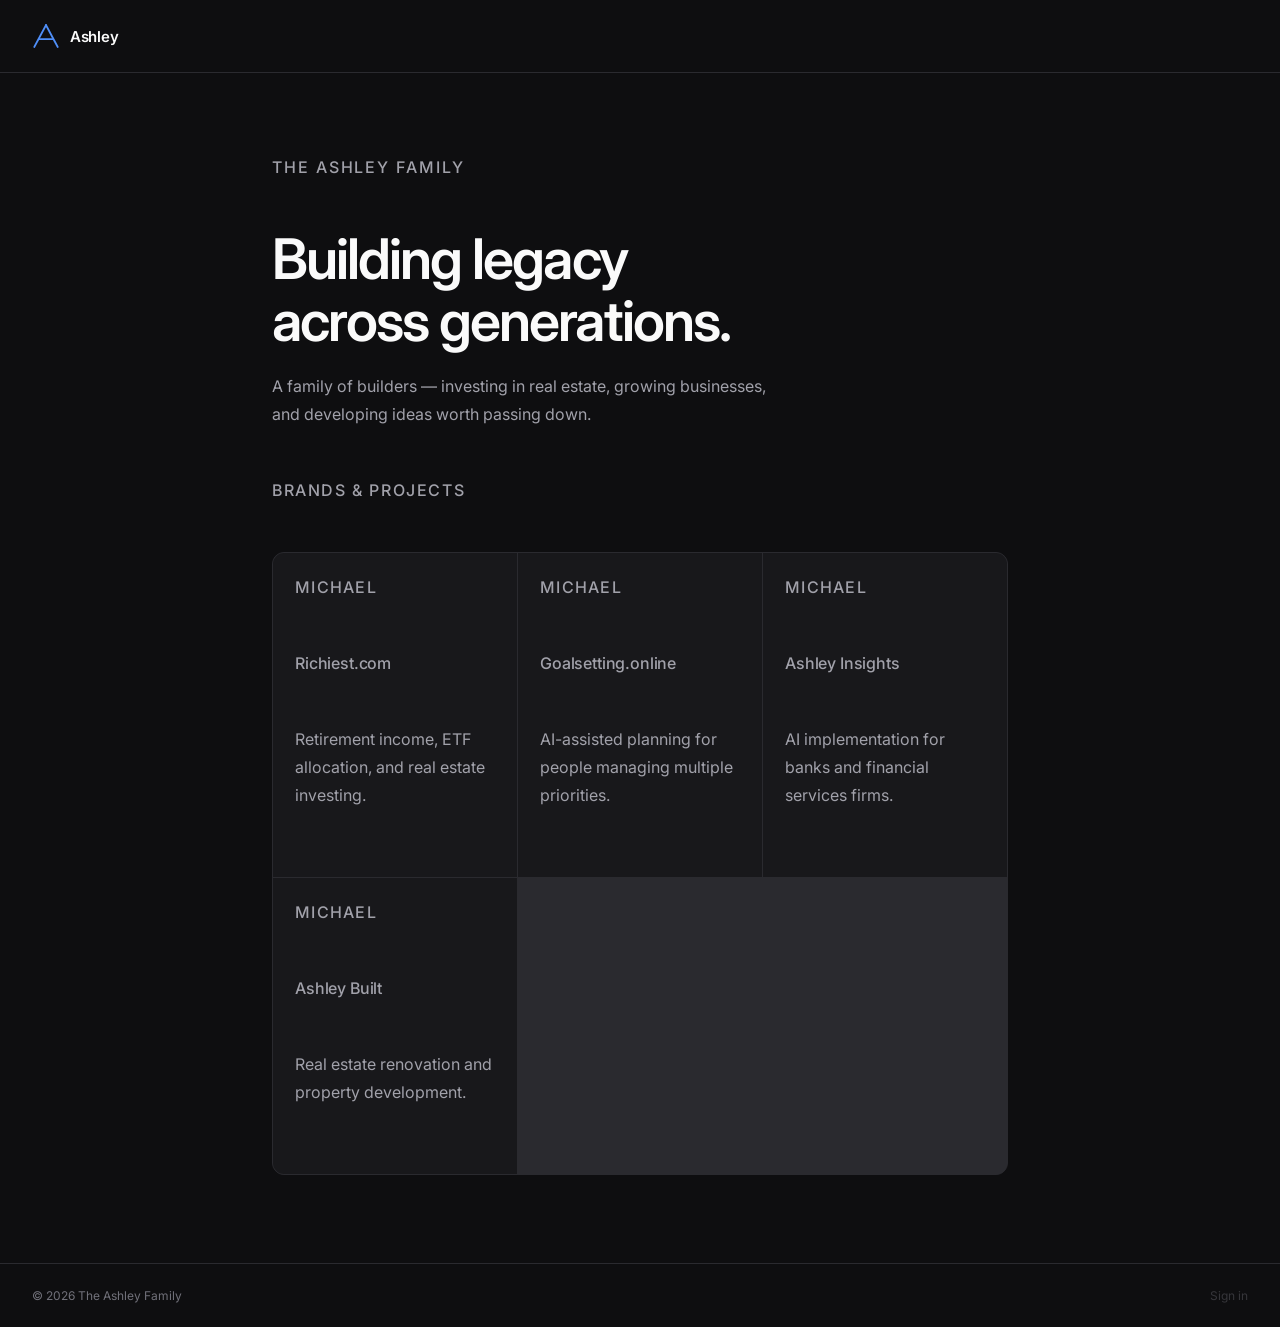
==== commit c84b571c: "Brand: replace box+A with open-peak SVG mark — architectural, no bounding box" ====
--- a/index.html
+++ b/index.html
@@ -49,17 +49,10 @@
       gap: 10px;
       text-decoration: none;
     }
-    .wordmark-icon {
-      width: 32px;
-      height: 32px;
-      background: var(--accent);
-      border-radius: 7px;
-      display: flex;
-      align-items: center;
-      justify-content: center;
-      font-size: 15px;
-      font-weight: 700;
-      color: #fff;
+    .ashley-mark-svg {
+      width: 28px;
+      height: 28px;
+      color: var(--accent);
       flex-shrink: 0;
     }
     .wordmark-name {
@@ -260,7 +253,11 @@
 
   <nav>
     <a href="/" class="wordmark">
-      <div class="wordmark-icon">A</div>
+      <svg class="ashley-mark-svg" viewBox="0 0 36 36" fill="none" xmlns="http://www.w3.org/2000/svg" aria-hidden="true">
+    <line x1="18" y1="4"  x2="3"  y2="32" stroke="currentColor" stroke-width="2.5" stroke-linecap="round"/>
+    <line x1="18" y1="4"  x2="33" y2="32" stroke="currentColor" stroke-width="2.5" stroke-linecap="round"/>
+    <line x1="9.5" y1="22" x2="26.5" y2="22" stroke="currentColor" stroke-width="2.5" stroke-linecap="round"/>
+  </svg>
       <div class="wordmark-name">Ashley</div>
     </a>
   </nav>
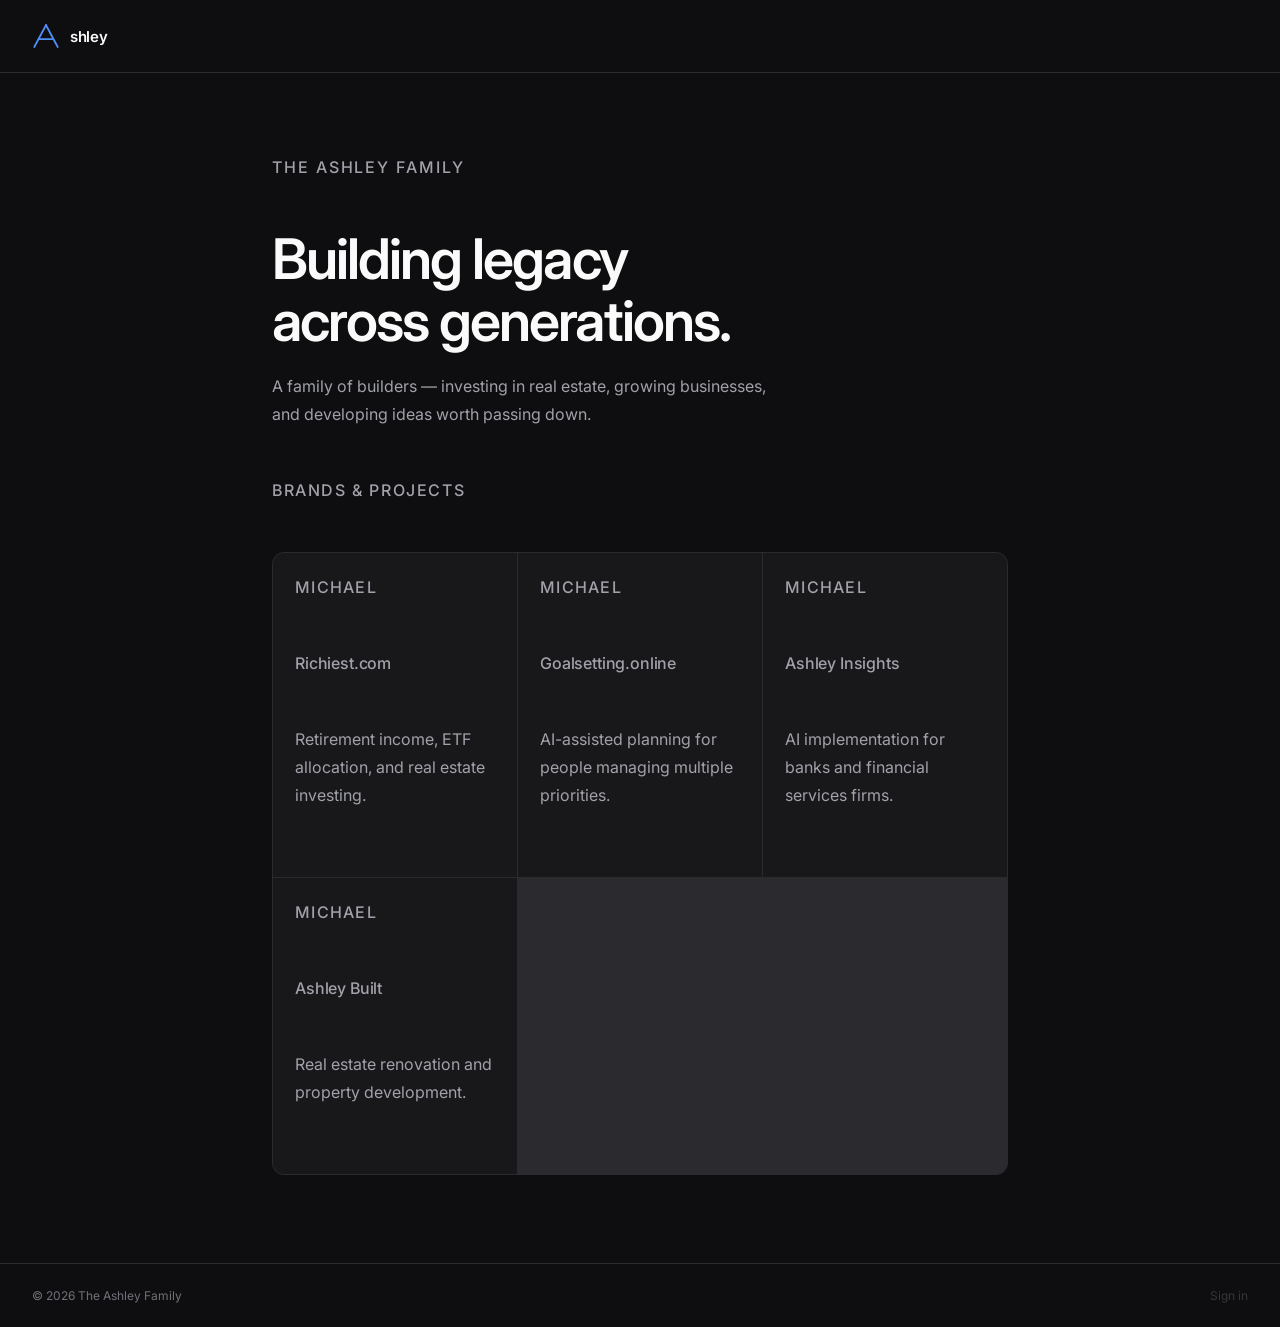
==== commit 08fc64f6: "Brand: wordmark = SVG mark + 'shley' (A is the mark, not repeated in text)" ====
--- a/index.html
+++ b/index.html
@@ -110,7 +110,7 @@
     /* ── CARD GRID ── */
     .card-grid {
       display: grid;
-      grid-template-columns: repeat(auto-fill, minmax(200px, 1fr));
+      grid-template-columns: repeat(auto-fit, minmax(200px, 1fr));
       gap: 1px;
       background: var(--border);
       border: 1px solid var(--border);
@@ -258,7 +258,7 @@
     <line x1="18" y1="4"  x2="33" y2="32" stroke="currentColor" stroke-width="2.5" stroke-linecap="round"/>
     <line x1="9.5" y1="22" x2="26.5" y2="22" stroke="currentColor" stroke-width="2.5" stroke-linecap="round"/>
   </svg>
-      <div class="wordmark-name">Ashley</div>
+      <div class="wordmark-name">shley</div>
     </a>
   </nav>
 
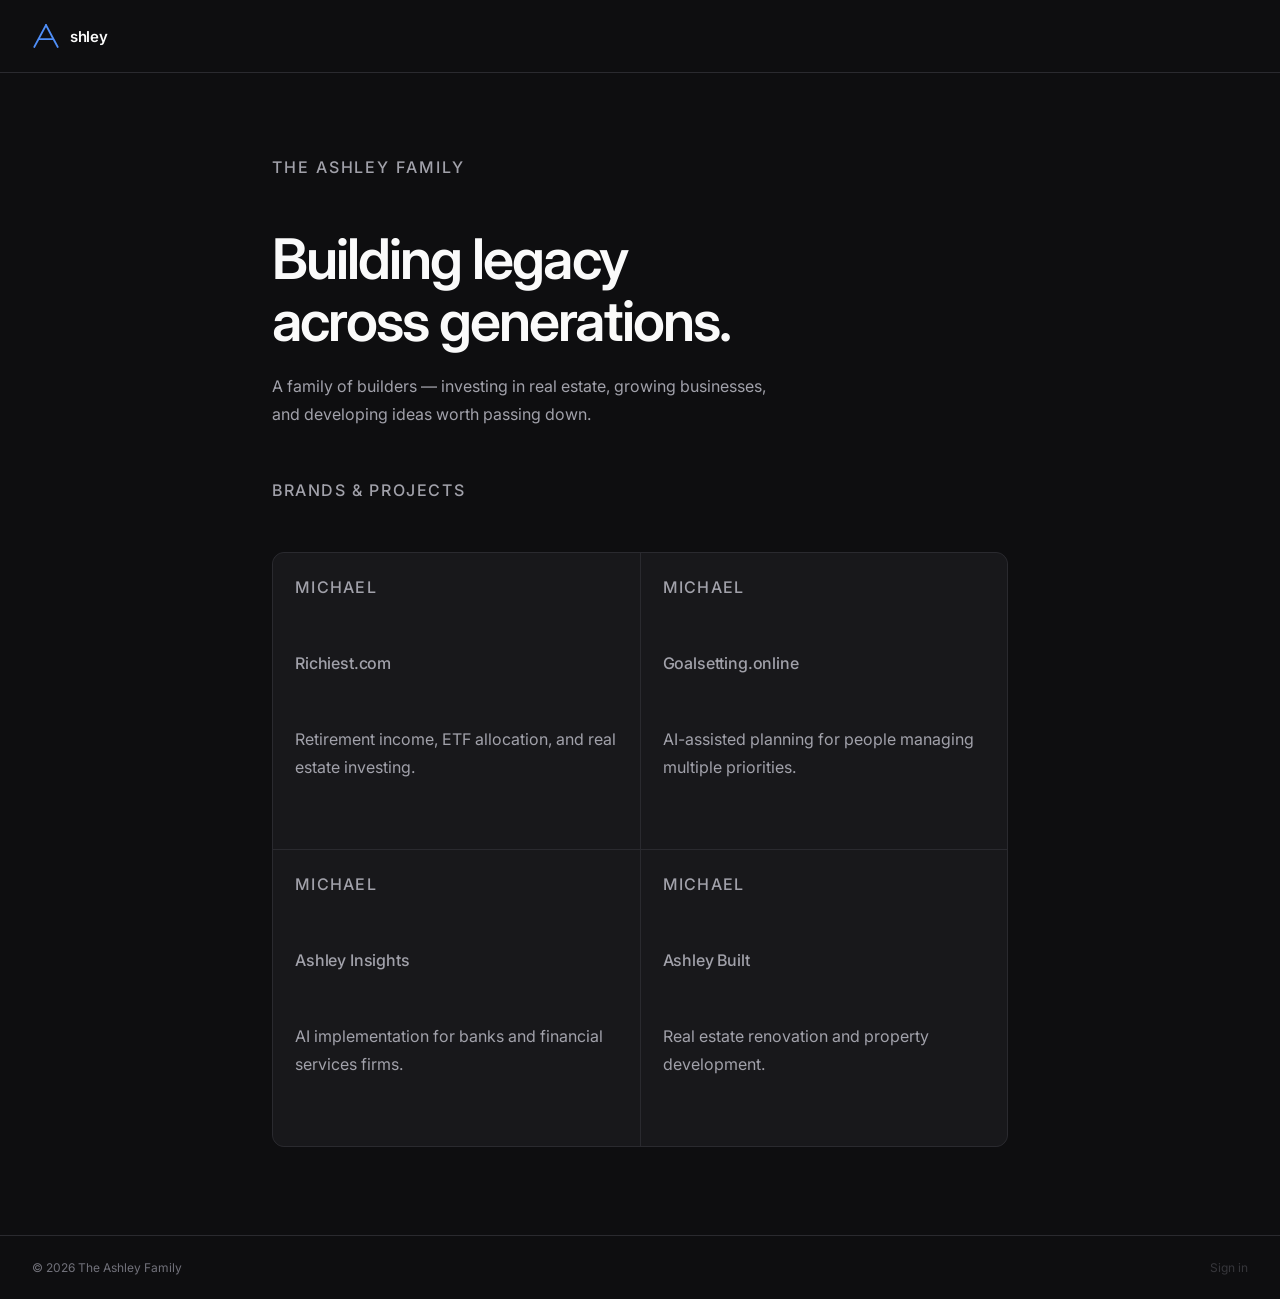
==== commit 8de2e72f: "Fix: lock card grid to 2 columns — clean 2x2, no phantom empty cells" ====
--- a/index.html
+++ b/index.html
@@ -110,7 +110,7 @@
     /* ── CARD GRID ── */
     .card-grid {
       display: grid;
-      grid-template-columns: repeat(auto-fit, minmax(200px, 1fr));
+      grid-template-columns: repeat(2, 1fr);
       gap: 1px;
       background: var(--border);
       border: 1px solid var(--border);
@@ -246,6 +246,7 @@
       nav { padding: 1.125rem 1.25rem; }
       .hero { padding: 3.5rem 1.25rem 2.5rem; }
       footer { padding: 1.25rem; }
+      .card-grid { grid-template-columns: 1fr; }
     }
   </style>
 </head>
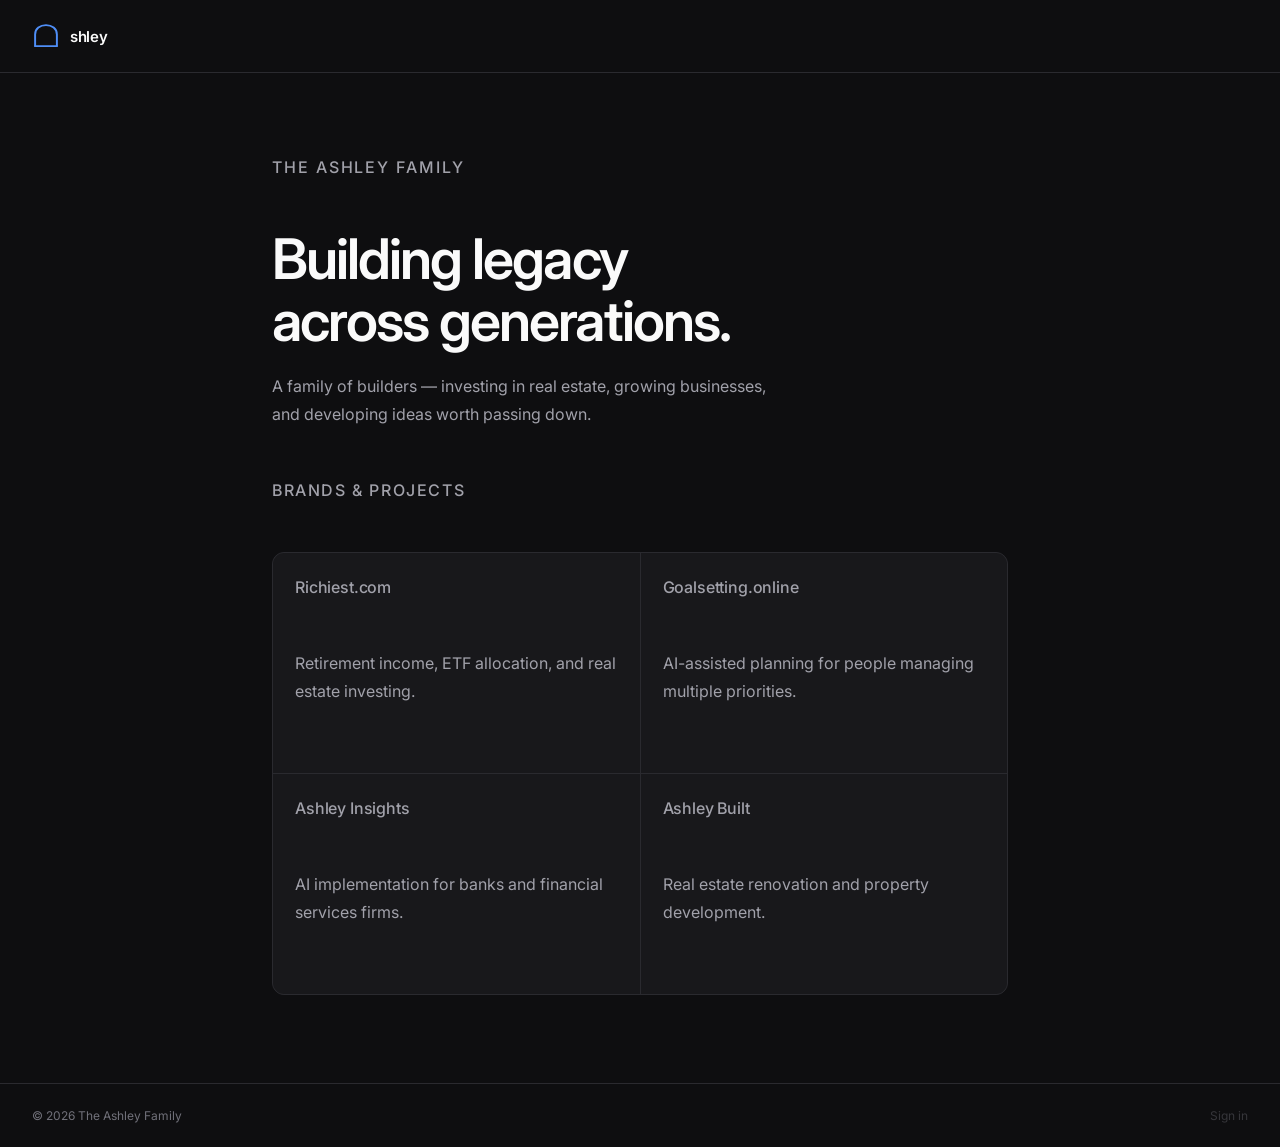
==== commit f5e7ffe2: "Brand: arch mark (family/home/heritage), remove Michael owner labels from cards" ====
--- a/index.html
+++ b/index.html
@@ -255,10 +255,9 @@
   <nav>
     <a href="/" class="wordmark">
       <svg class="ashley-mark-svg" viewBox="0 0 36 36" fill="none" xmlns="http://www.w3.org/2000/svg" aria-hidden="true">
-    <line x1="18" y1="4"  x2="3"  y2="32" stroke="currentColor" stroke-width="2.5" stroke-linecap="round"/>
-    <line x1="18" y1="4"  x2="33" y2="32" stroke="currentColor" stroke-width="2.5" stroke-linecap="round"/>
-    <line x1="9.5" y1="22" x2="26.5" y2="22" stroke="currentColor" stroke-width="2.5" stroke-linecap="round"/>
-  </svg>
+      <path d="M4 31 L4 16 C4 8.5 10.5 4 18 4 C25.5 4 32 8.5 32 16 L32 31" stroke="currentColor" stroke-width="2.5" stroke-linecap="round" stroke-linejoin="round"/>
+      <line x1="4" y1="31" x2="32" y2="31" stroke="currentColor" stroke-width="2.5" stroke-linecap="round"/>
+    </svg>
       <div class="wordmark-name">shley</div>
     </a>
   </nav>
@@ -274,22 +273,18 @@
     <p class="section-label">Brands &amp; Projects</p>
     <div class="card-grid">
       <a class="card" href="https://richiest.com" target="_blank">
-        <p class="card-owner">Michael</p>
         <p class="card-title">Richiest.com</p>
         <p class="card-desc">Retirement income, ETF allocation, and real estate investing.</p>
       </a>
       <a class="card" href="https://goalsetting.online" target="_blank">
-        <p class="card-owner">Michael</p>
         <p class="card-title">Goalsetting.online</p>
         <p class="card-desc">AI-assisted planning for people managing multiple priorities.</p>
       </a>
       <a class="card" href="https://ashleyinsights.com" target="_blank">
-        <p class="card-owner">Michael</p>
         <p class="card-title">Ashley Insights</p>
         <p class="card-desc">AI implementation for banks and financial services firms.</p>
       </a>
       <a class="card" href="https://ashleybuilt.com" target="_blank">
-        <p class="card-owner">Michael</p>
         <p class="card-title">Ashley Built</p>
         <p class="card-desc">Real estate renovation and property development.</p>
       </a>
